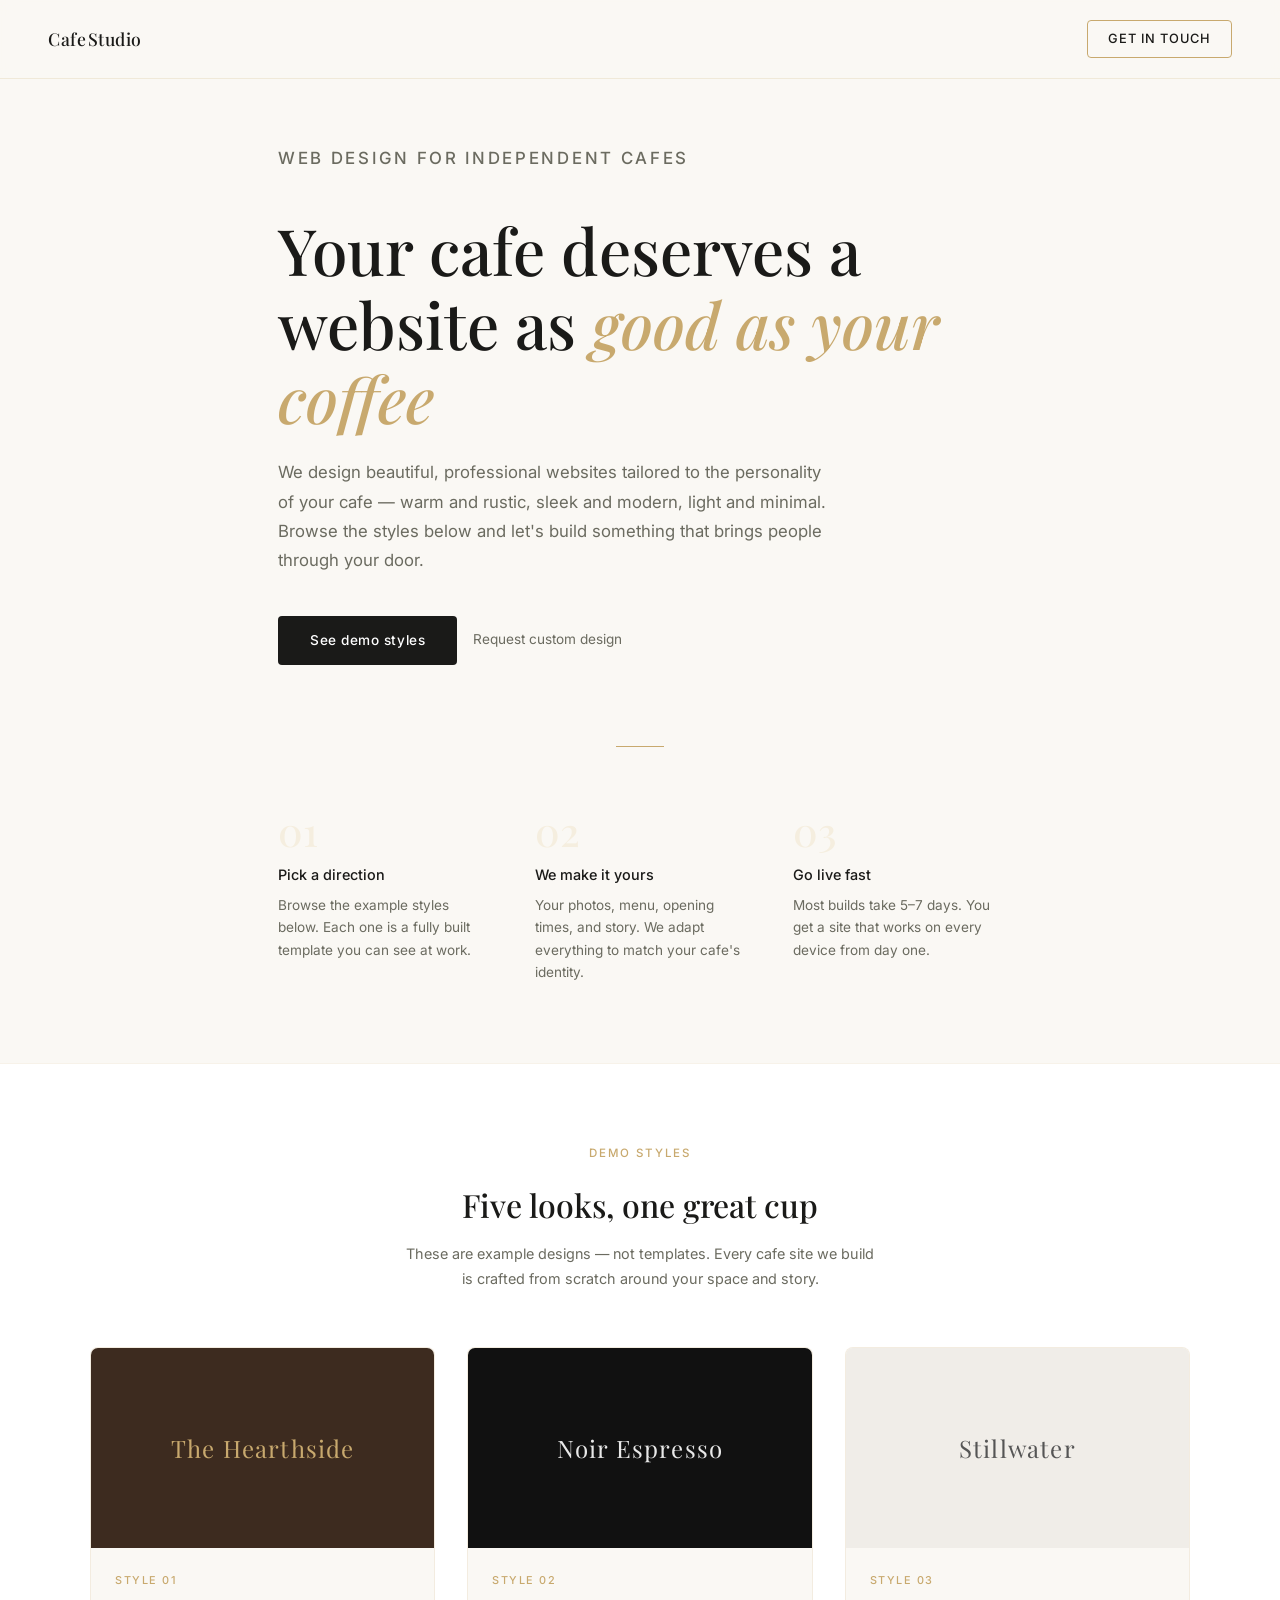
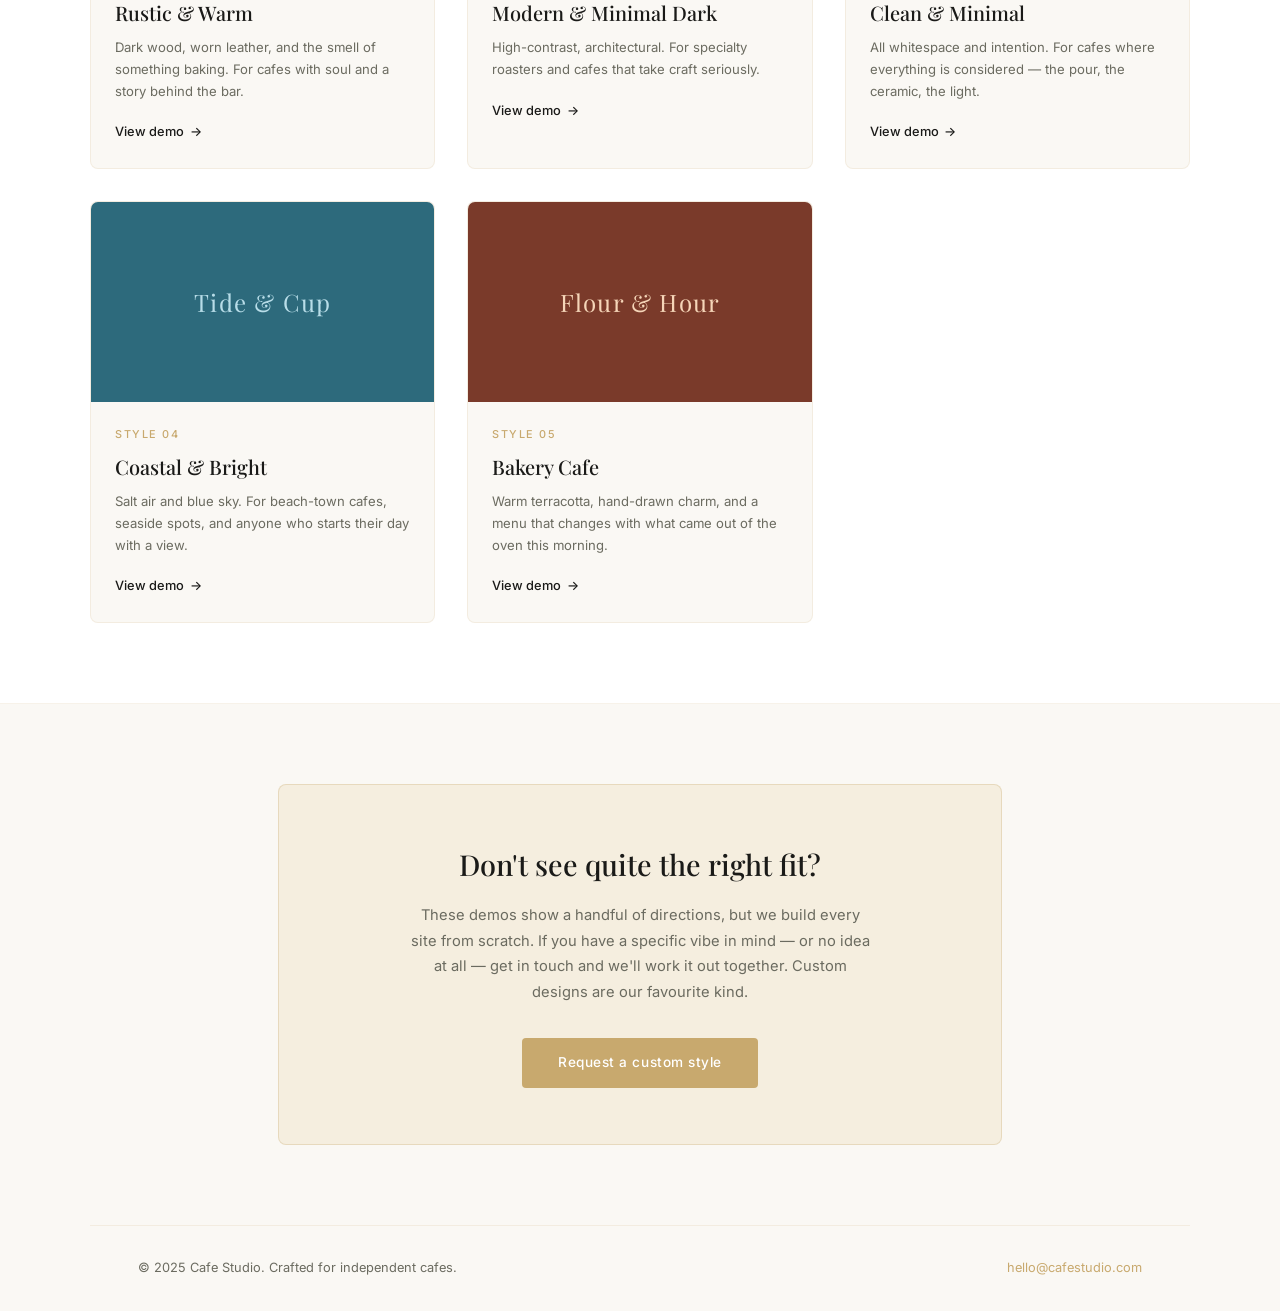
==== index.html @ e6eecc2f "first commit" ====
﻿<!DOCTYPE html>
<html lang="en">
<head>
<meta charset="UTF-8">
<meta name="viewport" content="width=device-width, initial-scale=1.0">
<title>Cafe Websites — Portfolio</title>
<link rel="preconnect" href="https://fonts.googleapis.com">
<link href="https://fonts.googleapis.com/css2?family=Playfair+Display:wght@400;500;600&family=Inter:wght@300;400;500&display=swap" rel="stylesheet">
<style>
  *, *::before, *::after { box-sizing: border-box; margin: 0; padding: 0; }

  :root {
    --ink: #1a1a18;
    --muted: #6b6b60;
    --warm: #c8a96e;
    --warm-light: #f5eedf;
    --surface: #faf8f4;
    --white: #ffffff;
    --radius: 4px;
  }

  body {
    font-family: 'Inter', sans-serif;
    background: var(--surface);
    color: var(--ink);
    line-height: 1.6;
  }

  /* NAV */
  nav {
    position: fixed;
    top: 0; left: 0; right: 0;
    z-index: 100;
    display: flex;
    align-items: center;
    justify-content: space-between;
    padding: 1.25rem 3rem;
    background: rgba(250,248,244,0.92);
    backdrop-filter: blur(8px);
    border-bottom: 1px solid rgba(200,169,110,0.2);
  }
  .nav-logo {
    font-family: 'Playfair Display', serif;
    font-size: 1.1rem;
    font-weight: 500;
    letter-spacing: 0.03em;
    color: var(--ink);
    text-decoration: none;
  }
  .nav-cta {
    font-size: 0.8rem;
    font-weight: 500;
    letter-spacing: 0.08em;
    text-transform: uppercase;
    color: var(--ink);
    border: 1px solid var(--warm);
    padding: 0.5rem 1.25rem;
    text-decoration: none;
    border-radius: var(--radius);
    transition: background 0.2s, color 0.2s;
  }
  .nav-cta:hover { background: var(--warm); color: #fff; }

  /* HERO */
  .hero {
    padding: 9rem 3rem 5rem;
    max-width: 820px;
    margin: 0 auto;
  }
  .hero-eyebrow {
    font-size: 0.72rem;
    letter-spacing: 0.16em;
    text-transform: uppercase;
    color: var(--warm);
    font-weight: 500;
    margin-bottom: 1.5rem;
  }
  .hero h1 {
    font-family: 'Playfair Display', serif;
    font-size: clamp(2.6rem, 5vw, 4rem);
    font-weight: 500;
    line-height: 1.15;
    color: var(--ink);
    margin-bottom: 1.5rem;
  }
  .hero h1 em {
    font-style: italic;
    color: var(--warm);
  }
  .hero p {
    font-size: 1.05rem;
    color: var(--muted);
    max-width: 560px;
    line-height: 1.75;
    margin-bottom: 2.5rem;
  }
  .hero-actions {
    display: flex;
    gap: 1rem;
    flex-wrap: wrap;
    align-items: center;
  }
  .btn-primary {
    background: var(--ink);
    color: #fff;
    padding: 0.85rem 2rem;
    border-radius: var(--radius);
    font-size: 0.85rem;
    font-weight: 500;
    letter-spacing: 0.04em;
    text-decoration: none;
    transition: background 0.2s;
  }
  .btn-primary:hover { background: #333; }
  .btn-ghost {
    color: var(--muted);
    font-size: 0.85rem;
    font-weight: 400;
    text-decoration: none;
    padding: 0.85rem 0;
    border-bottom: 1px solid transparent;
    transition: border-color 0.2s, color 0.2s;
  }
  .btn-ghost:hover { color: var(--ink); border-bottom-color: var(--warm); }

  /* DIVIDER */
  .divider {
    width: 48px;
    height: 1px;
    background: var(--warm);
    margin: 0 auto 4rem;
  }

  /* HOW IT WORKS */
  .how {
    max-width: 820px;
    margin: 0 auto;
    padding: 0 3rem 5rem;
    display: grid;
    grid-template-columns: repeat(auto-fit, minmax(200px, 1fr));
    gap: 3rem;
  }
  .how-item {}
  .how-num {
    font-family: 'Playfair Display', serif;
    font-size: 2.5rem;
    color: var(--warm-light);
    font-weight: 500;
    line-height: 1;
    margin-bottom: 0.75rem;
  }
  .how-title {
    font-size: 0.9rem;
    font-weight: 500;
    color: var(--ink);
    margin-bottom: 0.5rem;
  }
  .how-desc {
    font-size: 0.85rem;
    color: var(--muted);
    line-height: 1.65;
  }

  /* DEMOS SECTION */
  .demos-section {
    background: var(--white);
    border-top: 1px solid rgba(200,169,110,0.15);
    border-bottom: 1px solid rgba(200,169,110,0.15);
    padding: 5rem 3rem;
  }
  .demos-inner { max-width: 1100px; margin: 0 auto; }
  .section-label {
    text-align: center;
    font-size: 0.72rem;
    letter-spacing: 0.16em;
    text-transform: uppercase;
    color: var(--warm);
    font-weight: 500;
    margin-bottom: 1rem;
  }
  .section-title {
    font-family: 'Playfair Display', serif;
    font-size: 2rem;
    font-weight: 500;
    text-align: center;
    margin-bottom: 0.75rem;
    color: var(--ink);
  }
  .section-sub {
    text-align: center;
    color: var(--muted);
    font-size: 0.9rem;
    max-width: 480px;
    margin: 0 auto 3.5rem;
    line-height: 1.7;
  }

  /* STYLE GRID */
  .style-grid {
    display: grid;
    grid-template-columns: repeat(auto-fit, minmax(300px, 1fr));
    gap: 2rem;
  }
  .style-card {
    text-decoration: none;
    color: inherit;
    display: block;
    background: var(--surface);
    border-radius: 8px;
    overflow: hidden;
    border: 1px solid rgba(200,169,110,0.15);
    transition: transform 0.2s, box-shadow 0.2s;
  }
  .style-card:hover {
    transform: translateY(-4px);
    box-shadow: 0 12px 40px rgba(0,0,0,0.08);
  }
  .card-thumb {
    height: 200px;
    overflow: hidden;
    position: relative;
  }
  .card-thumb img {
    width: 100%;
    height: 100%;
    object-fit: cover;
    transition: transform 0.4s;
  }
  .style-card:hover .card-thumb img { transform: scale(1.04); }
  .card-thumb-fallback {
    width: 100%;
    height: 100%;
    display: flex;
    align-items: center;
    justify-content: center;
    font-family: 'Playfair Display', serif;
    font-size: 1.5rem;
    font-weight: 400;
    letter-spacing: 0.05em;
  }
  .card-body { padding: 1.5rem; }
  .card-tag {
    font-size: 0.68rem;
    font-weight: 500;
    letter-spacing: 0.14em;
    text-transform: uppercase;
    color: var(--warm);
    margin-bottom: 0.5rem;
  }
  .card-title {
    font-family: 'Playfair Display', serif;
    font-size: 1.25rem;
    font-weight: 500;
    color: var(--ink);
    margin-bottom: 0.5rem;
  }
  .card-desc {
    font-size: 0.82rem;
    color: var(--muted);
    line-height: 1.65;
    margin-bottom: 1rem;
  }
  .card-link {
    font-size: 0.8rem;
    font-weight: 500;
    color: var(--ink);
    display: inline-flex;
    align-items: center;
    gap: 0.35rem;
  }
  .card-link::after { content: '→'; transition: transform 0.2s; }
  .style-card:hover .card-link::after { transform: translateX(4px); }

  /* CUSTOM CTA */
  .custom-section {
    max-width: 820px;
    margin: 0 auto;
    padding: 5rem 3rem;
    text-align: center;
  }
  .custom-box {
    background: var(--warm-light);
    border: 1px solid rgba(200,169,110,0.3);
    border-radius: 8px;
    padding: 3.5rem;
  }
  .custom-box h2 {
    font-family: 'Playfair Display', serif;
    font-size: 1.8rem;
    font-weight: 500;
    margin-bottom: 1rem;
    color: var(--ink);
  }
  .custom-box p {
    color: var(--muted);
    font-size: 0.92rem;
    line-height: 1.75;
    max-width: 460px;
    margin: 0 auto 2rem;
  }
  .btn-warm {
    background: var(--warm);
    color: #fff;
    padding: 0.9rem 2.25rem;
    border-radius: var(--radius);
    font-size: 0.85rem;
    font-weight: 500;
    letter-spacing: 0.04em;
    text-decoration: none;
    display: inline-block;
    transition: background 0.2s;
  }
  .btn-warm:hover { background: #b8944f; }

  /* FOOTER */
  footer {
    border-top: 1px solid rgba(200,169,110,0.15);
    padding: 2rem 3rem;
    display: flex;
    justify-content: space-between;
    align-items: center;
    flex-wrap: wrap;
    gap: 1rem;
    max-width: 1100px;
    margin: 0 auto;
  }
  footer p { font-size: 0.8rem; color: var(--muted); }
  footer a { font-size: 0.8rem; color: var(--warm); text-decoration: none; }

  /* Thumb colors per style */
  .thumb-rustic { background: #3d2b1f; color: #c8a96e; }
  .thumb-modern { background: #111; color: #e8e8e8; }
  .thumb-minimal { background: #f0ede8; color: #555; }
  .thumb-coastal { background: #2d6a7c; color: #b8dde8; }
  .thumb-bakery { background: #7a3a2a; color: #f5d5b8; }

  @media (max-width: 640px) {
    nav { padding: 1rem 1.5rem; }
    .hero { padding: 7rem 1.5rem 4rem; }
    .how { padding: 0 1.5rem 4rem; }
    .demos-section { padding: 4rem 1.5rem; }
    .custom-section { padding: 4rem 1.5rem; }
    footer { padding: 2rem 1.5rem; }
    .custom-box { padding: 2.5rem 1.5rem; }
  }
</style>
</head>
<body>

<nav>
  <a href="index.html" class="nav-logo">Cafe&thinsp;Studio</a>
  <a href="mailto:hello@cafestudio.com" class="nav-cta">Get in touch</a>
</nav>

<section class="hero">
  <p class="hero-eyebrow">Web design for independent cafes</p>
  <h1>Your cafe deserves a website as <em>good as your coffee</em></h1>
  <p>We design beautiful, professional websites tailored to the personality of your cafe — warm and rustic, sleek and modern, light and minimal. Browse the styles below and let's build something that brings people through your door.</p>
  <div class="hero-actions">
    <a href="#demos" class="btn-primary">See demo styles</a>
    <a href="#custom" class="btn-ghost">Request custom design</a>
  </div>
</section>

<div class="divider"></div>

<div class="how">
  <div class="how-item">
    <div class="how-num">01</div>
    <div class="how-title">Pick a direction</div>
    <div class="how-desc">Browse the example styles below. Each one is a fully built template you can see at work.</div>
  </div>
  <div class="how-item">
    <div class="how-num">02</div>
    <div class="how-title">We make it yours</div>
    <div class="how-desc">Your photos, menu, opening times, and story. We adapt everything to match your cafe's identity.</div>
  </div>
  <div class="how-item">
    <div class="how-num">03</div>
    <div class="how-title">Go live fast</div>
    <div class="how-desc">Most builds take 5–7 days. You get a site that works on every device from day one.</div>
  </div>
</div>

<section class="demos-section" id="demos">
  <div class="demos-inner">
    <p class="section-label">Demo styles</p>
    <h2 class="section-title">Five looks, one great cup</h2>
    <p class="section-sub">These are example designs — not templates. Every cafe site we build is crafted from scratch around your space and story.</p>

    <div class="style-grid">

      <a href="rustic.html" class="style-card">
        <div class="card-thumb">
          <div class="card-thumb-fallback thumb-rustic">The Hearthside</div>
        </div>
        <div class="card-body">
          <p class="card-tag">Style 01</p>
          <h3 class="card-title">Rustic &amp; Warm</h3>
          <p class="card-desc">Dark wood, worn leather, and the smell of something baking. For cafes with soul and a story behind the bar.</p>
          <span class="card-link">View demo</span>
        </div>
      </a>

      <a href="modern.html" class="style-card">
        <div class="card-thumb">
          <div class="card-thumb-fallback thumb-modern">Noir Espresso</div>
        </div>
        <div class="card-body">
          <p class="card-tag">Style 02</p>
          <h3 class="card-title">Modern &amp; Minimal Dark</h3>
          <p class="card-desc">High-contrast, architectural. For specialty roasters and cafes that take craft seriously.</p>
          <span class="card-link">View demo</span>
        </div>
      </a>

      <a href="minimal.html" class="style-card">
        <div class="card-thumb">
          <div class="card-thumb-fallback thumb-minimal">Stillwater</div>
        </div>
        <div class="card-body">
          <p class="card-tag">Style 03</p>
          <h3 class="card-title">Clean &amp; Minimal</h3>
          <p class="card-desc">All whitespace and intention. For cafes where everything is considered — the pour, the ceramic, the light.</p>
          <span class="card-link">View demo</span>
        </div>
      </a>

      <a href="coastal.html" class="style-card">
        <div class="card-thumb">
          <div class="card-thumb-fallback thumb-coastal">Tide &amp; Cup</div>
        </div>
        <div class="card-body">
          <p class="card-tag">Style 04</p>
          <h3 class="card-title">Coastal &amp; Bright</h3>
          <p class="card-desc">Salt air and blue sky. For beach-town cafes, seaside spots, and anyone who starts their day with a view.</p>
          <span class="card-link">View demo</span>
        </div>
      </a>

      <a href="bakery.html" class="style-card">
        <div class="card-thumb">
          <div class="card-thumb-fallback thumb-bakery">Flour &amp; Hour</div>
        </div>
        <div class="card-body">
          <p class="card-tag">Style 05</p>
          <h3 class="card-title">Bakery Cafe</h3>
          <p class="card-desc">Warm terracotta, hand-drawn charm, and a menu that changes with what came out of the oven this morning.</p>
          <span class="card-link">View demo</span>
        </div>
      </a>

    </div>
  </div>
</section>

<section class="custom-section" id="custom">
  <div class="custom-box">
    <h2>Don't see quite the right fit?</h2>
    <p>These demos show a handful of directions, but we build every site from scratch. If you have a specific vibe in mind — or no idea at all — get in touch and we'll work it out together. Custom designs are our favourite kind.</p>
    <a href="mailto:hello@cafestudio.com" class="btn-warm">Request a custom style</a>
  </div>
</section>

<footer>
  <p>&copy; 2025 Cafe Studio. Crafted for independent cafes.</p>
  <a href="mailto:hello@cafestudio.com">hello@cafestudio.com</a>
</footer>

</body>
</html>
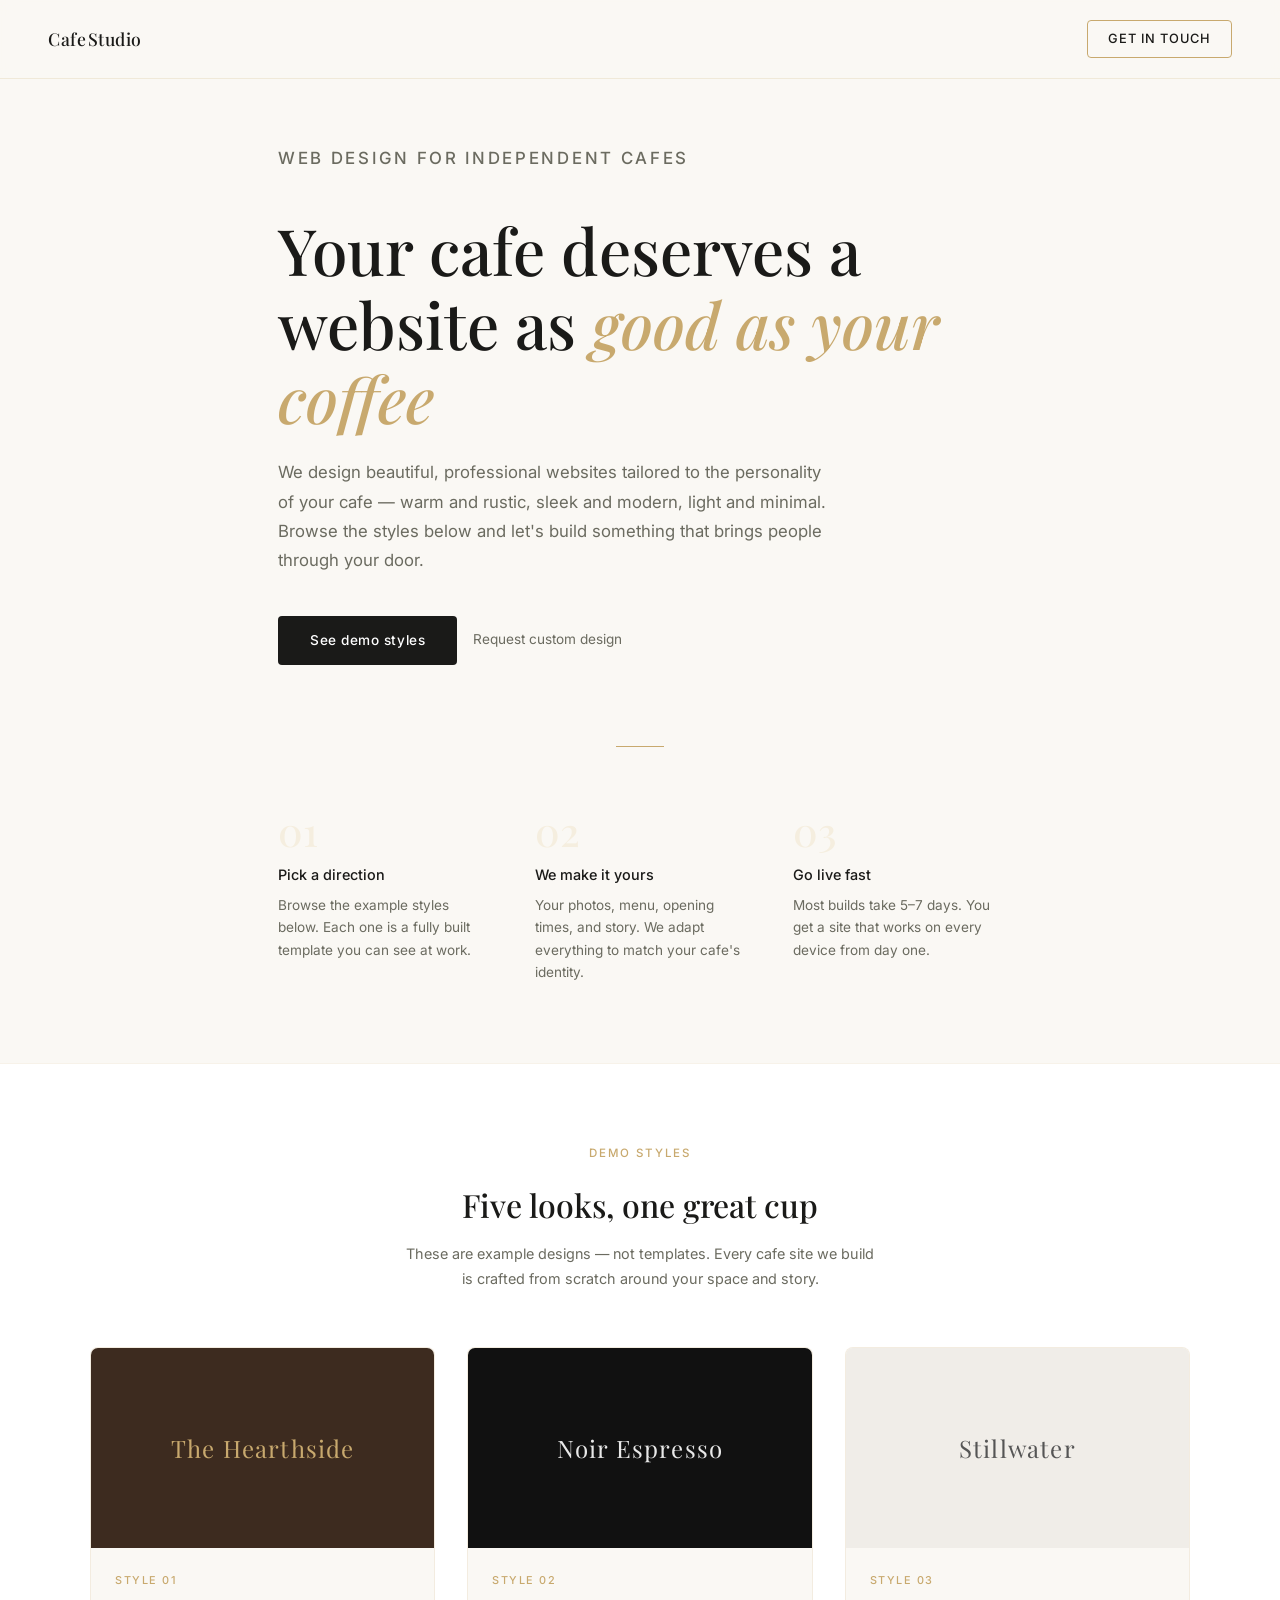
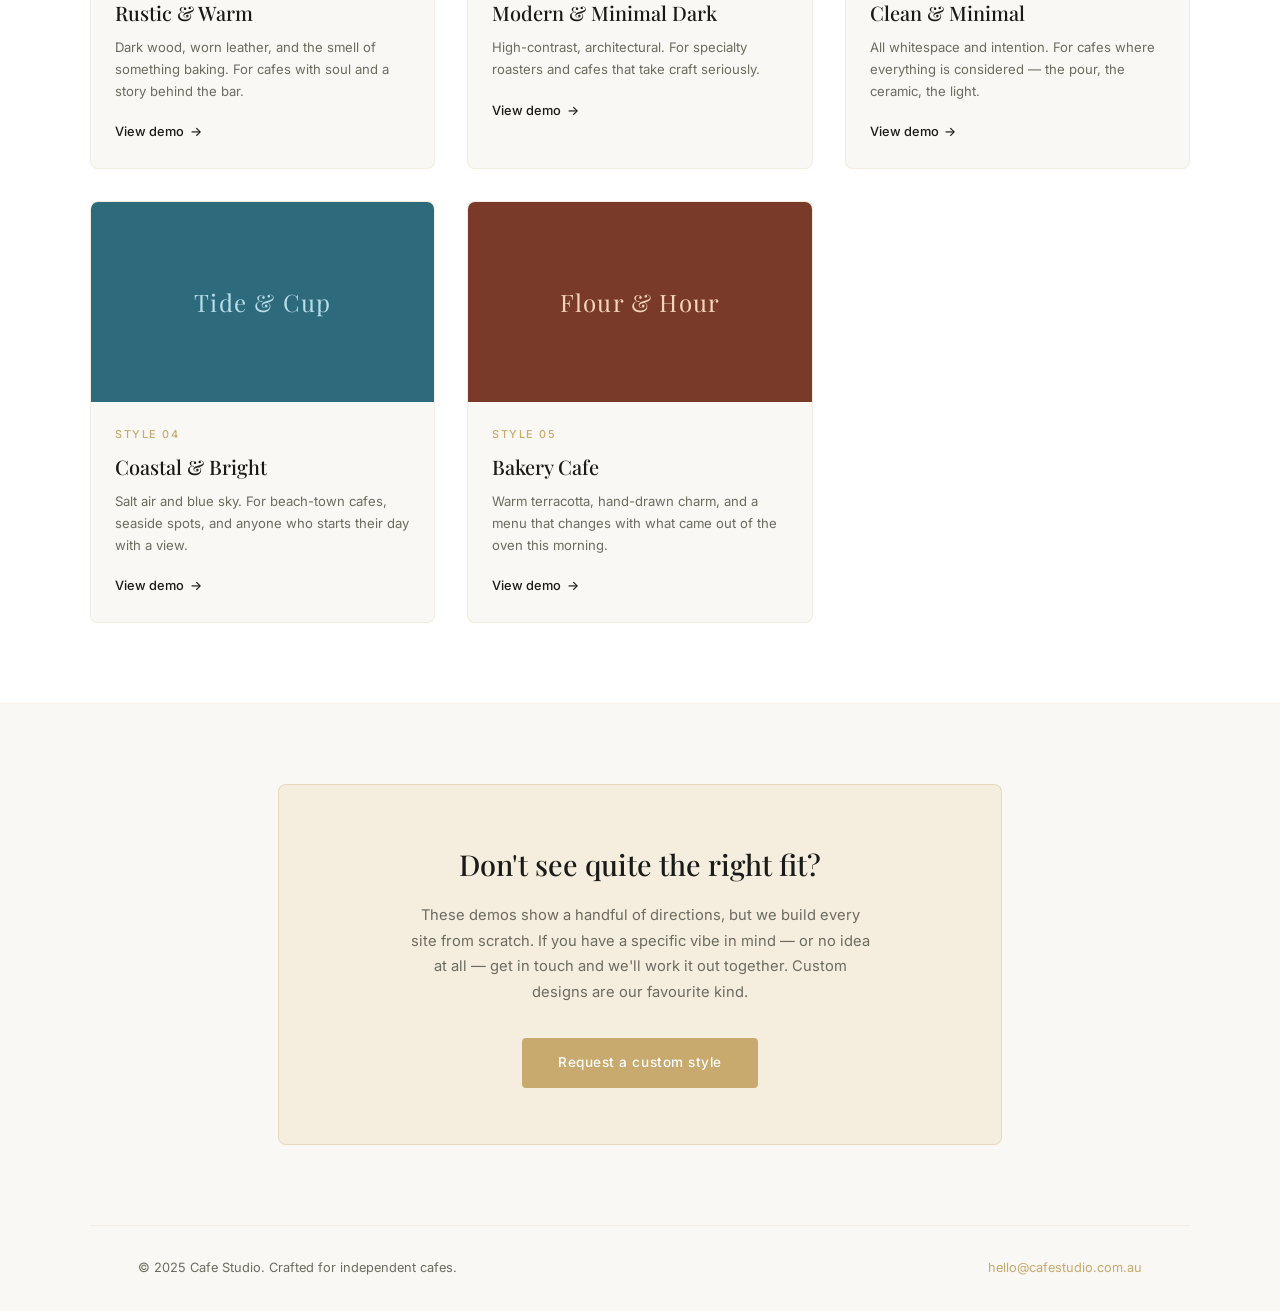
==== commit 2cdb7d96: "Update pages" ====
--- a/index.html
+++ b/index.html
@@ -349,7 +349,7 @@
 
 <nav>
   <a href="index.html" class="nav-logo">Cafe&thinsp;Studio</a>
-  <a href="mailto:hello@cafestudio.com" class="nav-cta">Get in touch</a>
+  <a href="mailto:hello@cafestudio.com.au" class="nav-cta">Get in touch</a>
 </nav>
 
 <section class="hero">
@@ -458,13 +458,13 @@
   <div class="custom-box">
     <h2>Don't see quite the right fit?</h2>
     <p>These demos show a handful of directions, but we build every site from scratch. If you have a specific vibe in mind — or no idea at all — get in touch and we'll work it out together. Custom designs are our favourite kind.</p>
-    <a href="mailto:hello@cafestudio.com" class="btn-warm">Request a custom style</a>
+    <a href="mailto:hello@cafestudio.com.au" class="btn-warm">Request a custom style</a>
   </div>
 </section>
 
 <footer>
   <p>&copy; 2025 Cafe Studio. Crafted for independent cafes.</p>
-  <a href="mailto:hello@cafestudio.com">hello@cafestudio.com</a>
+  <a href="mailto:hello@cafestudio.com.au">hello@cafestudio.com.au</a>
 </footer>
 
 </body>
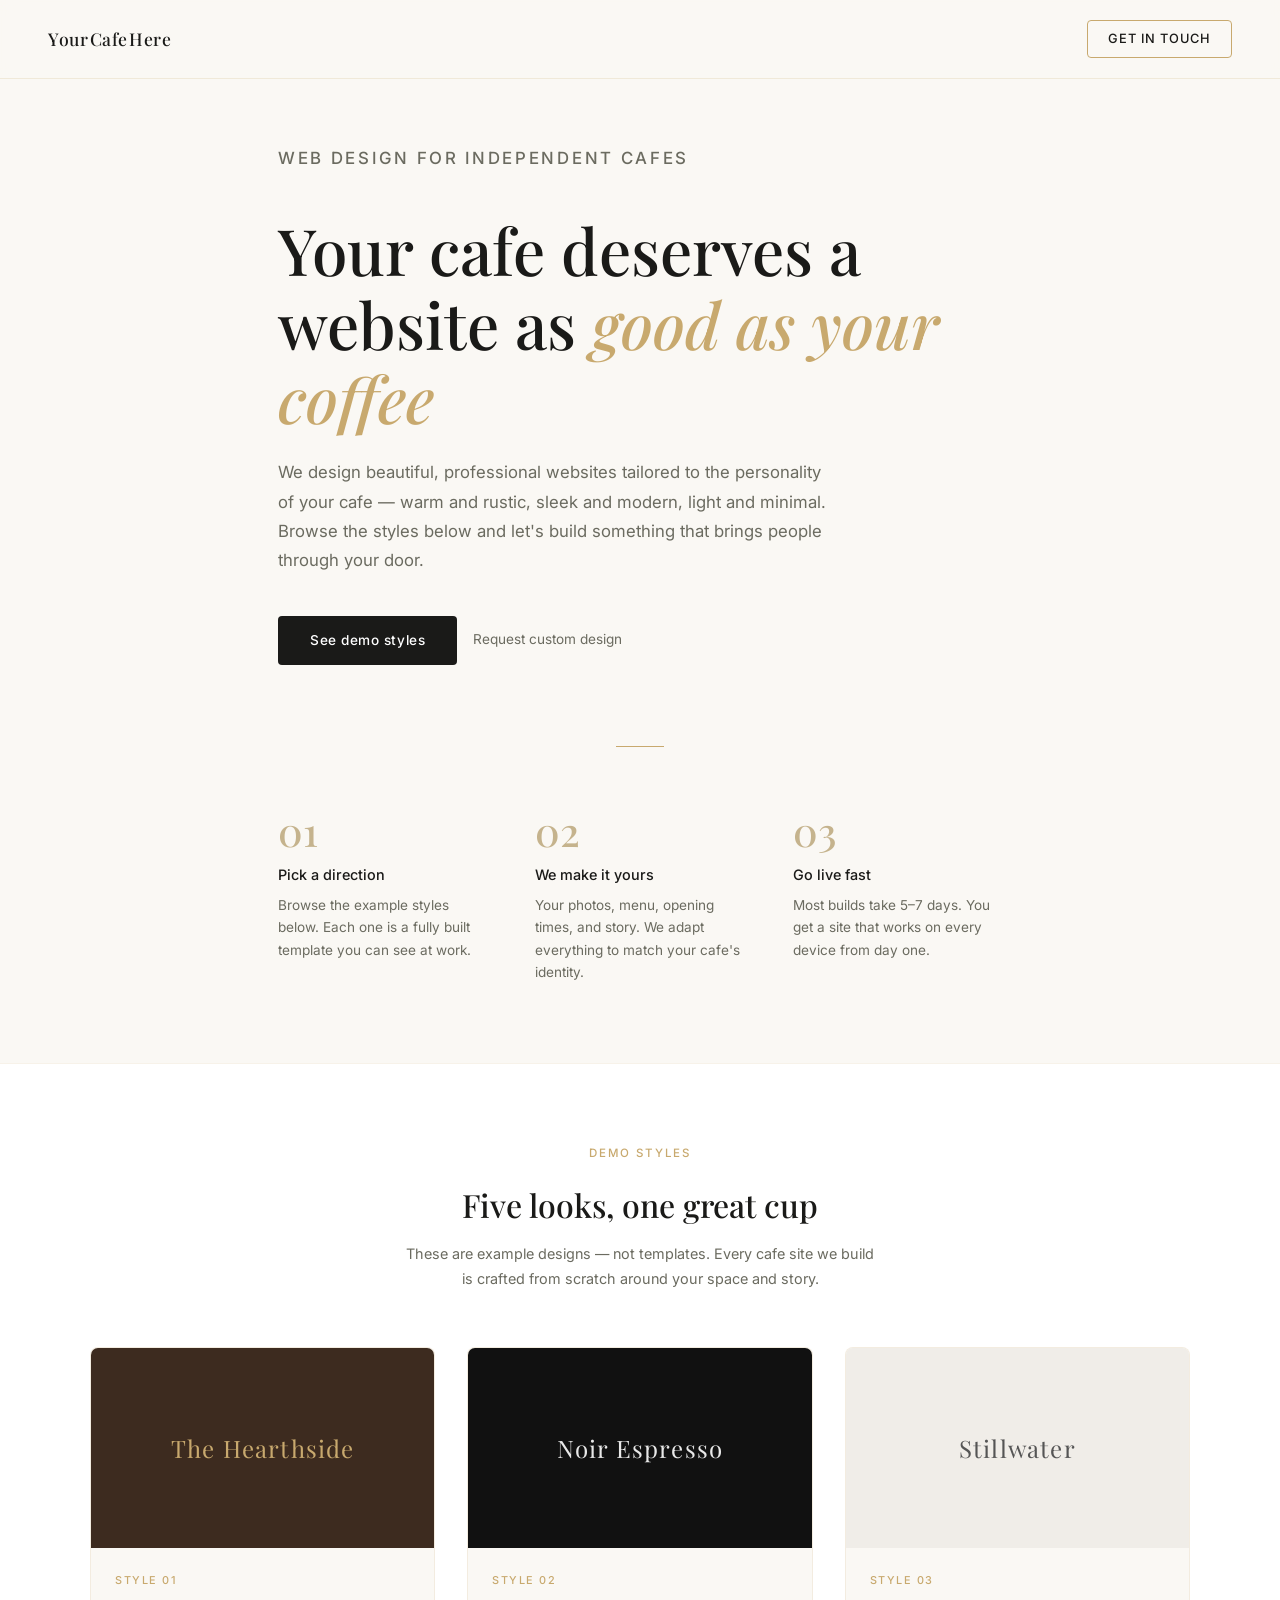
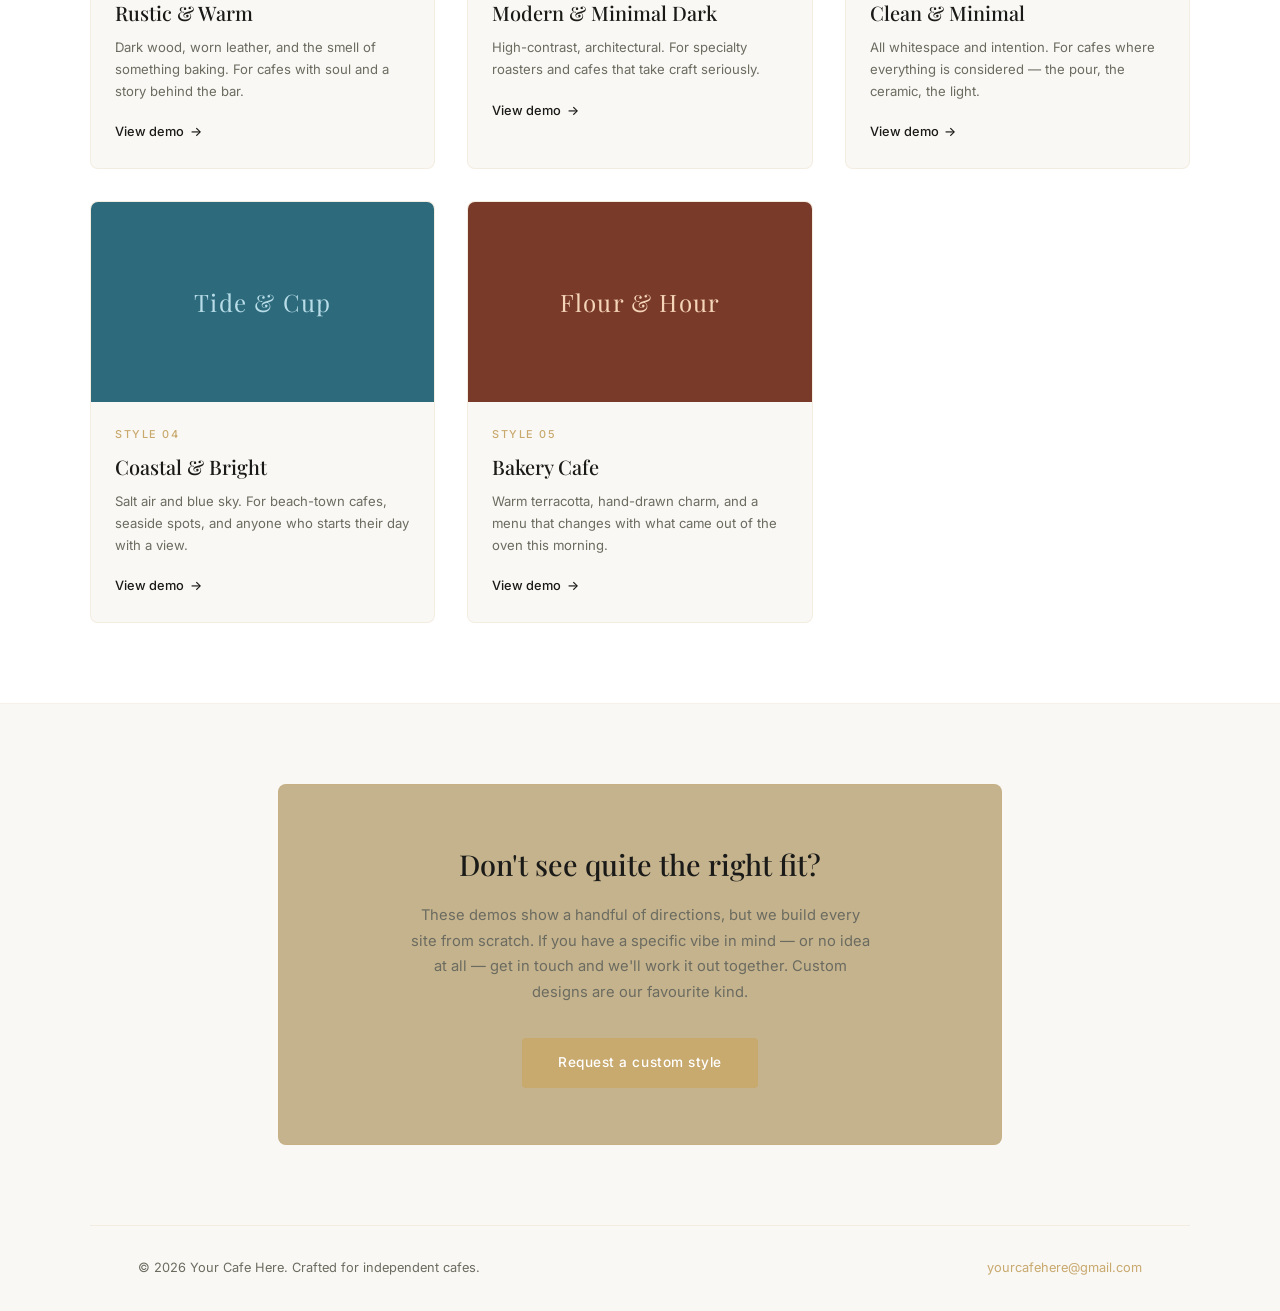
==== commit 8a2325d2: "Update home page" ====
--- a/index.html
+++ b/index.html
@@ -13,7 +13,7 @@
     --ink: #1a1a18;
     --muted: #6b6b60;
     --warm: #c8a96e;
-    --warm-light: #f5eedf;
+    --warm-light: #c5b38d;
     --surface: #faf8f4;
     --white: #ffffff;
     --radius: 4px;
@@ -348,8 +348,8 @@
 <body>
 
 <nav>
-  <a href="index.html" class="nav-logo">Cafe&thinsp;Studio</a>
-  <a href="mailto:hello@cafestudio.com.au" class="nav-cta">Get in touch</a>
+  <a href="index.html" class="nav-logo">Your&thinsp;Cafe&thinsp;Here</a>
+  <a href="mailto:yourcafehere@gmail.com" class="nav-cta">Get in touch</a>
 </nav>
 
 <section class="hero">
@@ -458,13 +458,13 @@
   <div class="custom-box">
     <h2>Don't see quite the right fit?</h2>
     <p>These demos show a handful of directions, but we build every site from scratch. If you have a specific vibe in mind — or no idea at all — get in touch and we'll work it out together. Custom designs are our favourite kind.</p>
-    <a href="mailto:hello@cafestudio.com.au" class="btn-warm">Request a custom style</a>
+    <a href="mailto:yourcafehere@gmail.com" class="btn-warm">Request a custom style</a>
   </div>
 </section>
 
 <footer>
-  <p>&copy; 2025 Cafe Studio. Crafted for independent cafes.</p>
-  <a href="mailto:hello@cafestudio.com.au">hello@cafestudio.com.au</a>
+  <p>&copy; 2026 Your Cafe Here. Crafted for independent cafes.</p>
+  <a href="mailto:yourcafehere@gmail.com">yourcafehere@gmail.com</a>
 </footer>
 
 </body>
